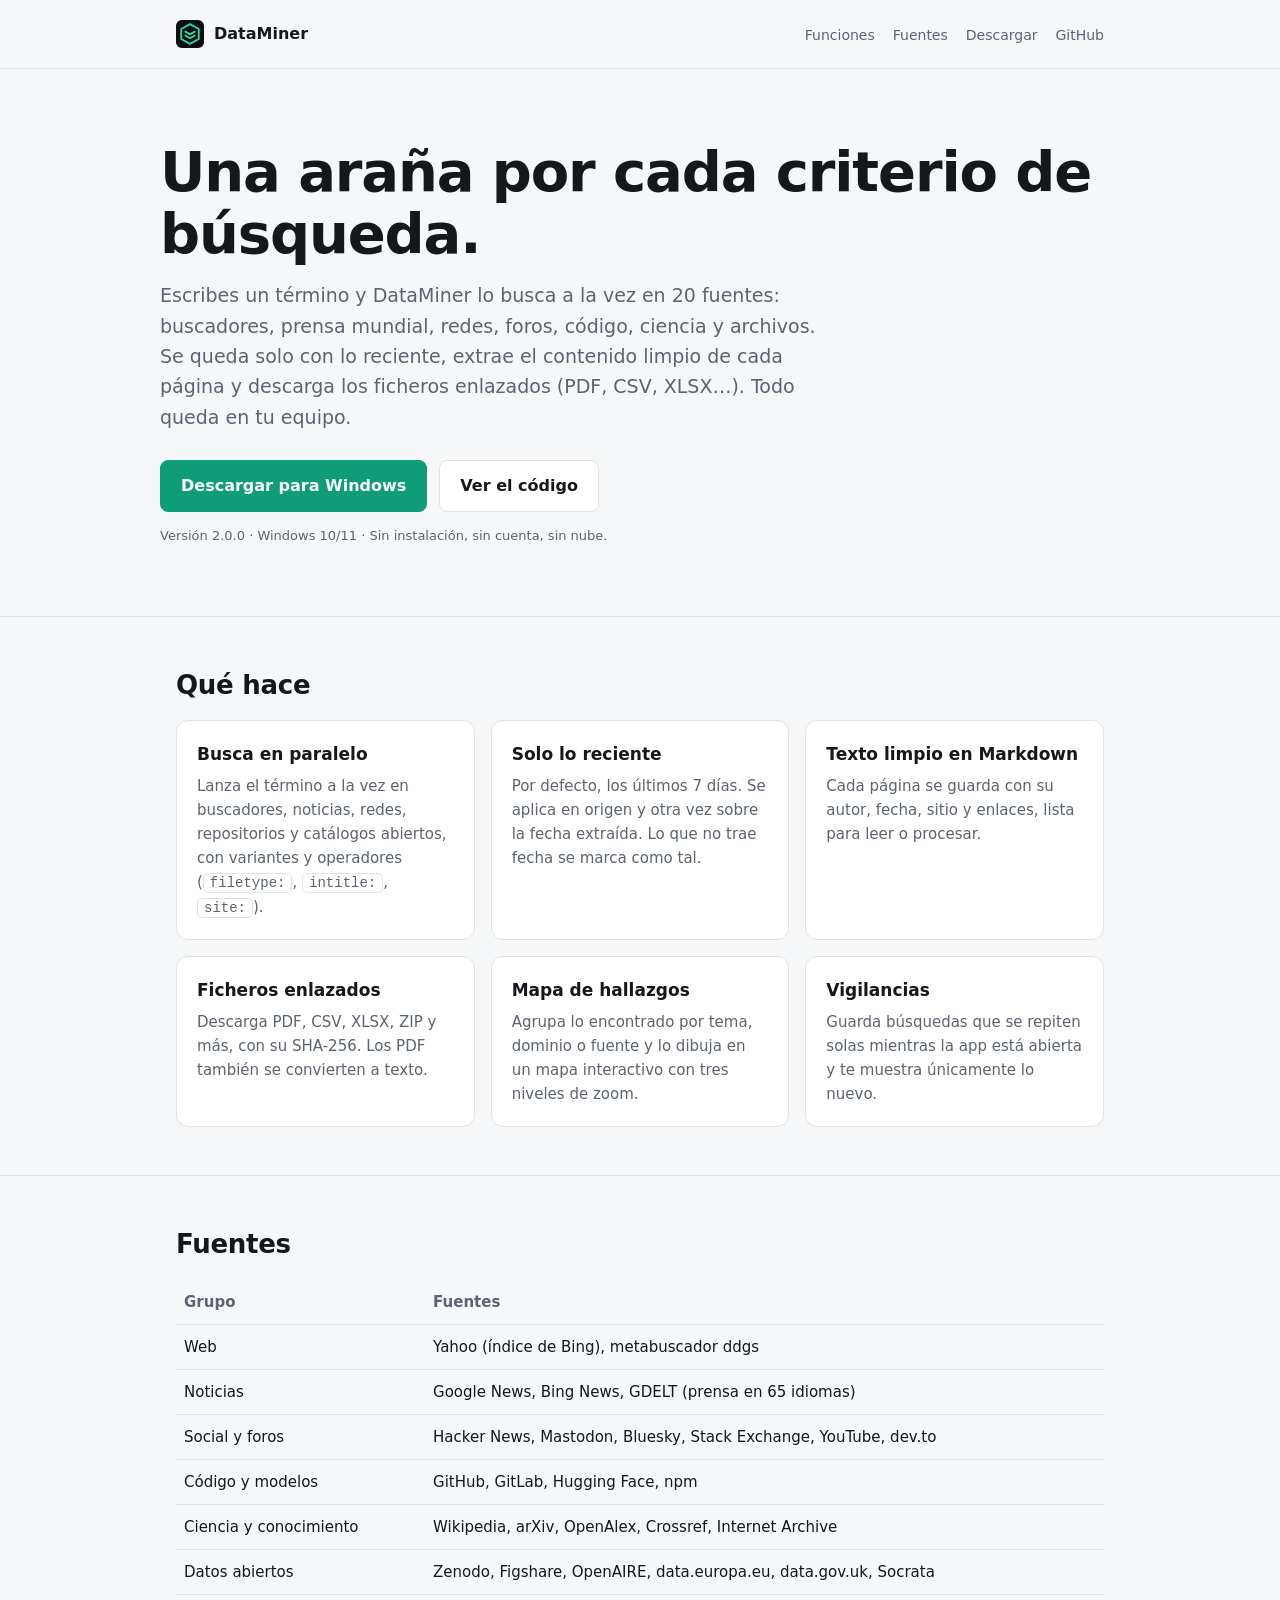
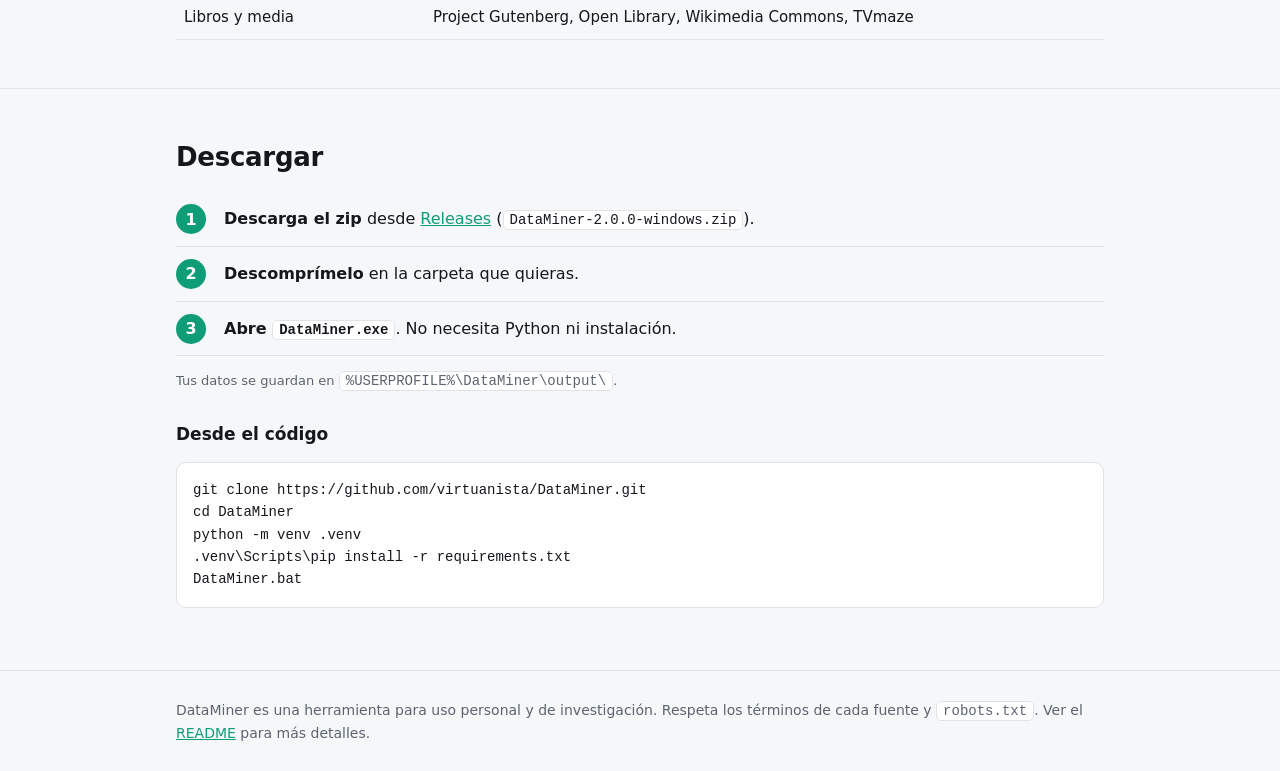
==== docs/index.html @ ad917ada "DataMiner 2.0.0: primera versión publicable - README reescrito: descarga, instalación desde código y" ====
<!doctype html>
<html lang="es">
<head>
<meta charset="utf-8">
<meta name="viewport" content="width=device-width,initial-scale=1">
<title>DataMiner · una araña por criterio de búsqueda</title>
<meta name="description" content="DataMiner busca un término en 20 fuentes a la vez, se queda con lo reciente, extrae el contenido limpio en Markdown y descarga los ficheros enlazados.">
<link rel="icon" href="favicon.ico">
<style>
:root{--bg:#0c0e11;--panel:#13161a;--line:#23282f;--text:#e6e9ee;--muted:#9aa3ae;--accent:#2fd4a7;--accent-ink:#06130f}
@media (prefers-color-scheme: light){:root:not([data-theme="dark"]){--bg:#f6f7f9;--panel:#fff;--line:#dfe3e8;--text:#14171c;--muted:#5b6470;--accent:#0f9d78;--accent-ink:#fff}}
:root[data-theme="light"]{--bg:#f6f7f9;--panel:#fff;--line:#dfe3e8;--text:#14171c;--muted:#5b6470;--accent:#0f9d78;--accent-ink:#fff}
*{box-sizing:border-box}
body{margin:0;background:var(--bg);color:var(--text);font:16px/1.6 system-ui,-apple-system,"Segoe UI",Roboto,sans-serif}
a{color:var(--accent)}
.wrap{max-width:960px;margin:0 auto;padding:0 16px}
header{padding:20px 0;border-bottom:1px solid var(--line)}
.brand{display:flex;align-items:center;gap:10px;font-weight:700;text-decoration:none;color:var(--text)}
.brand img{width:28px;height:28px}
nav{float:right;display:flex;gap:18px;font-size:14px;margin-top:4px}
nav a{color:var(--muted);text-decoration:none}
nav a:hover{color:var(--text)}
.hero{padding:72px 0 56px}
.hero h1{font-size:clamp(34px,6vw,56px);line-height:1.1;margin:0 0 16px;letter-spacing:-.02em}
.hero p.lead{font-size:19px;color:var(--muted);max-width:680px;margin:0 0 28px}
.cta{display:flex;flex-wrap:wrap;gap:12px}
.btn{display:inline-block;padding:12px 20px;border-radius:8px;text-decoration:none;font-weight:600;border:1px solid var(--line)}
.btn.primary{background:var(--accent);color:var(--accent-ink);border-color:var(--accent)}
.btn.ghost{color:var(--text);background:var(--panel)}
.meta{font-size:13px;color:var(--muted);margin-top:14px}
section{padding:48px 0;border-top:1px solid var(--line)}
h2{font-size:26px;margin:0 0 14px;letter-spacing:-.01em}
h3{font-size:17px;margin:0 0 6px}
.grid{display:grid;grid-template-columns:repeat(auto-fit,minmax(260px,1fr));gap:16px}
.card{background:var(--panel);border:1px solid var(--line);border-radius:12px;padding:20px}
.card p{margin:0;color:var(--muted);font-size:15px}
.steps{counter-reset:s;list-style:none;padding:0;margin:0}
.steps li{counter-increment:s;padding:14px 0 14px 48px;position:relative;border-bottom:1px solid var(--line)}
.steps li:before{content:counter(s);position:absolute;left:0;top:12px;width:30px;height:30px;border-radius:50%;background:var(--accent);color:var(--accent-ink);display:grid;place-items:center;font-weight:700}
code,pre{font-family:ui-monospace,Consolas,monospace;font-size:14px}
code{background:var(--panel);border:1px solid var(--line);border-radius:5px;padding:1px 6px}
pre{background:var(--panel);border:1px solid var(--line);border-radius:10px;padding:16px;overflow-x:auto}
table{width:100%;border-collapse:collapse;font-size:15px}
td,th{text-align:left;padding:10px 8px;border-bottom:1px solid var(--line);vertical-align:top}
th{color:var(--muted);font-weight:600}
footer{padding:28px 0;color:var(--muted);font-size:14px;border-top:1px solid var(--line)}
@media (max-width:640px){nav{display:none}.hero{padding:48px 0 40px}}
</style>
</head>
<body>
<header>
  <div class="wrap">
    <nav>
      <a href="#funciones">Funciones</a>
      <a href="#fuentes">Fuentes</a>
      <a href="#descargar">Descargar</a>
      <a href="https://github.com/virtuanista/DataMiner">GitHub</a>
    </nav>
    <a class="brand" href="#"><img src="mark.svg" alt="">DataMiner</a>
  </div>
</header>

<main>
  <div class="wrap hero">
    <h1>Una araña por cada criterio de búsqueda.</h1>
    <p class="lead">Escribes un término y DataMiner lo busca a la vez en 20 fuentes: buscadores, prensa mundial, redes, foros, código, ciencia y archivos. Se queda solo con lo reciente, extrae el contenido limpio de cada página y descarga los ficheros enlazados (PDF, CSV, XLSX…). Todo queda en tu equipo.</p>
    <div class="cta">
      <a class="btn primary" href="https://github.com/virtuanista/DataMiner/releases/latest">Descargar para Windows</a>
      <a class="btn ghost" href="https://github.com/virtuanista/DataMiner">Ver el código</a>
    </div>
    <p class="meta">Versión 2.0.0 · Windows 10/11 · Sin instalación, sin cuenta, sin nube.</p>
  </div>

  <section id="funciones">
    <div class="wrap">
      <h2>Qué hace</h2>
      <div class="grid">
        <div class="card"><h3>Busca en paralelo</h3><p>Lanza el término a la vez en buscadores, noticias, redes, repositorios y catálogos abiertos, con variantes y operadores (<code>filetype:</code>, <code>intitle:</code>, <code>site:</code>).</p></div>
        <div class="card"><h3>Solo lo reciente</h3><p>Por defecto, los últimos 7 días. Se aplica en origen y otra vez sobre la fecha extraída. Lo que no trae fecha se marca como tal.</p></div>
        <div class="card"><h3>Texto limpio en Markdown</h3><p>Cada página se guarda con su autor, fecha, sitio y enlaces, lista para leer o procesar.</p></div>
        <div class="card"><h3>Ficheros enlazados</h3><p>Descarga PDF, CSV, XLSX, ZIP y más, con su SHA-256. Los PDF también se convierten a texto.</p></div>
        <div class="card"><h3>Mapa de hallazgos</h3><p>Agrupa lo encontrado por tema, dominio o fuente y lo dibuja en un mapa interactivo con tres niveles de zoom.</p></div>
        <div class="card"><h3>Vigilancias</h3><p>Guarda búsquedas que se repiten solas mientras la app está abierta y te muestra únicamente lo nuevo.</p></div>
      </div>
    </div>
  </section>

  <section id="fuentes">
    <div class="wrap">
      <h2>Fuentes</h2>
      <table>
        <tr><th>Grupo</th><th>Fuentes</th></tr>
        <tr><td>Web</td><td>Yahoo (índice de Bing), metabuscador ddgs</td></tr>
        <tr><td>Noticias</td><td>Google News, Bing News, GDELT (prensa en 65 idiomas)</td></tr>
        <tr><td>Social y foros</td><td>Hacker News, Mastodon, Bluesky, Stack Exchange, YouTube, dev.to</td></tr>
        <tr><td>Código y modelos</td><td>GitHub, GitLab, Hugging Face, npm</td></tr>
        <tr><td>Ciencia y conocimiento</td><td>Wikipedia, arXiv, OpenAlex, Crossref, Internet Archive</td></tr>
        <tr><td>Datos abiertos</td><td>Zenodo, Figshare, OpenAIRE, data.europa.eu, data.gov.uk, Socrata</td></tr>
        <tr><td>Libros y media</td><td>Project Gutenberg, Open Library, Wikimedia Commons, TVmaze</td></tr>
      </table>
    </div>
  </section>

  <section id="descargar">
    <div class="wrap">
      <h2>Descargar</h2>
      <ol class="steps">
        <li><strong>Descarga el zip</strong> desde <a href="https://github.com/virtuanista/DataMiner/releases/latest">Releases</a> (<code>DataMiner-2.0.0-windows.zip</code>).</li>
        <li><strong>Descomprímelo</strong> en la carpeta que quieras.</li>
        <li><strong>Abre <code>DataMiner.exe</code></strong>. No necesita Python ni instalación.</li>
      </ol>
      <p class="meta">Tus datos se guardan en <code>%USERPROFILE%\DataMiner\output\</code>.</p>
      <h3 style="margin-top:28px">Desde el código</h3>
      <pre>git clone https://github.com/virtuanista/DataMiner.git
cd DataMiner
python -m venv .venv
.venv\Scripts\pip install -r requirements.txt
DataMiner.bat</pre>
    </div>
  </section>
</main>

<footer>
  <div class="wrap">DataMiner es una herramienta para uso personal y de investigación. Respeta los términos de cada fuente y <code>robots.txt</code>. Ver el <a href="https://github.com/virtuanista/DataMiner#readme">README</a> para más detalles.</div>
</footer>
</body>
</html>
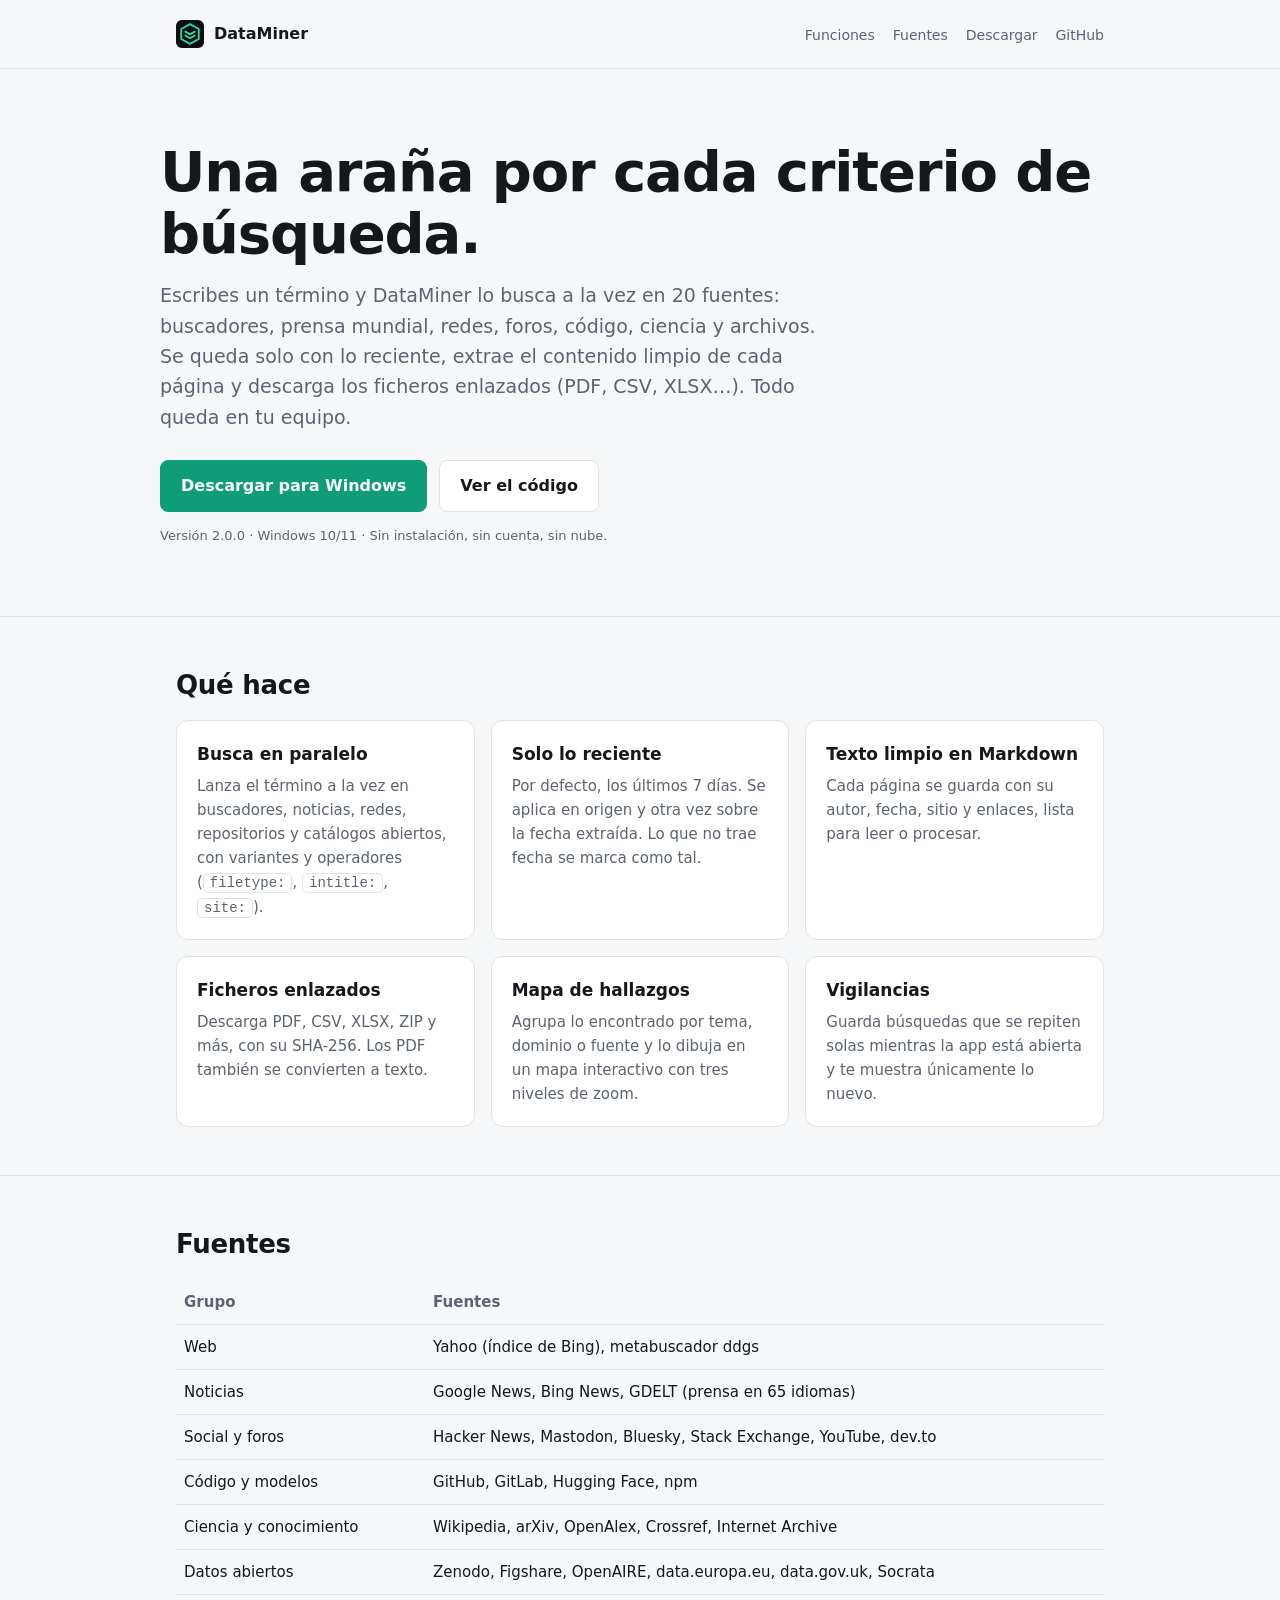
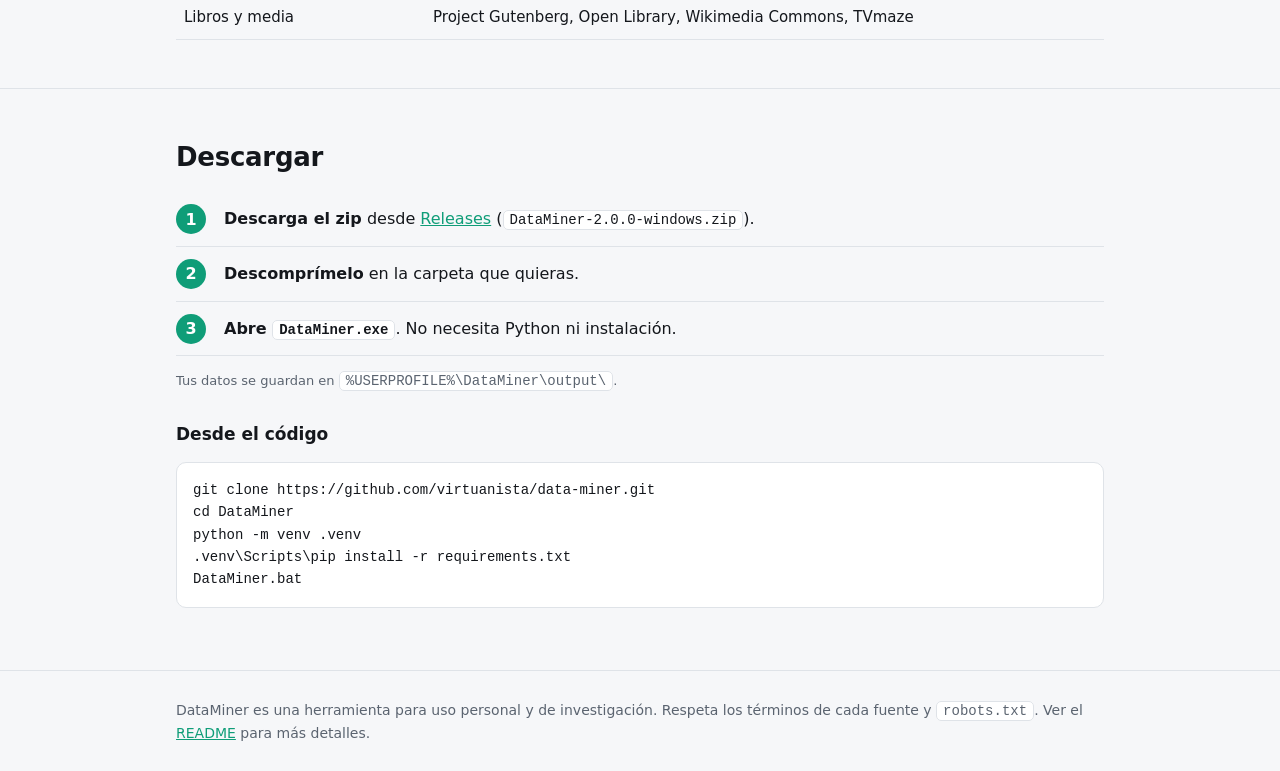
==== commit 4e117d17: "Enlaces al repo renombrado e ignorar copia de la app en la raíz Co-Authored-By: Claude Opus 5.5 <nor" ====
--- a/docs/index.html
+++ b/docs/index.html
@@ -54,7 +54,7 @@
       <a href="#funciones">Funciones</a>
       <a href="#fuentes">Fuentes</a>
       <a href="#descargar">Descargar</a>
-      <a href="https://github.com/virtuanista/DataMiner">GitHub</a>
+      <a href="https://github.com/virtuanista/data-miner">GitHub</a>
     </nav>
     <a class="brand" href="#"><img src="mark.svg" alt="">DataMiner</a>
   </div>
@@ -65,8 +65,8 @@
     <h1>Una araña por cada criterio de búsqueda.</h1>
     <p class="lead">Escribes un término y DataMiner lo busca a la vez en 20 fuentes: buscadores, prensa mundial, redes, foros, código, ciencia y archivos. Se queda solo con lo reciente, extrae el contenido limpio de cada página y descarga los ficheros enlazados (PDF, CSV, XLSX…). Todo queda en tu equipo.</p>
     <div class="cta">
-      <a class="btn primary" href="https://github.com/virtuanista/DataMiner/releases/latest">Descargar para Windows</a>
-      <a class="btn ghost" href="https://github.com/virtuanista/DataMiner">Ver el código</a>
+      <a class="btn primary" href="https://github.com/virtuanista/data-miner/releases/latest">Descargar para Windows</a>
+      <a class="btn ghost" href="https://github.com/virtuanista/data-miner">Ver el código</a>
     </div>
     <p class="meta">Versión 2.0.0 · Windows 10/11 · Sin instalación, sin cuenta, sin nube.</p>
   </div>
@@ -105,13 +105,13 @@
     <div class="wrap">
       <h2>Descargar</h2>
       <ol class="steps">
-        <li><strong>Descarga el zip</strong> desde <a href="https://github.com/virtuanista/DataMiner/releases/latest">Releases</a> (<code>DataMiner-2.0.0-windows.zip</code>).</li>
+        <li><strong>Descarga el zip</strong> desde <a href="https://github.com/virtuanista/data-miner/releases/latest">Releases</a> (<code>DataMiner-2.0.0-windows.zip</code>).</li>
         <li><strong>Descomprímelo</strong> en la carpeta que quieras.</li>
         <li><strong>Abre <code>DataMiner.exe</code></strong>. No necesita Python ni instalación.</li>
       </ol>
       <p class="meta">Tus datos se guardan en <code>%USERPROFILE%\DataMiner\output\</code>.</p>
       <h3 style="margin-top:28px">Desde el código</h3>
-      <pre>git clone https://github.com/virtuanista/DataMiner.git
+      <pre>git clone https://github.com/virtuanista/data-miner.git
 cd DataMiner
 python -m venv .venv
 .venv\Scripts\pip install -r requirements.txt
@@ -121,7 +121,7 @@
 </main>
 
 <footer>
-  <div class="wrap">DataMiner es una herramienta para uso personal y de investigación. Respeta los términos de cada fuente y <code>robots.txt</code>. Ver el <a href="https://github.com/virtuanista/DataMiner#readme">README</a> para más detalles.</div>
+  <div class="wrap">DataMiner es una herramienta para uso personal y de investigación. Respeta los términos de cada fuente y <code>robots.txt</code>. Ver el <a href="https://github.com/virtuanista/data-miner#readme">README</a> para más detalles.</div>
 </footer>
 </body>
 </html>
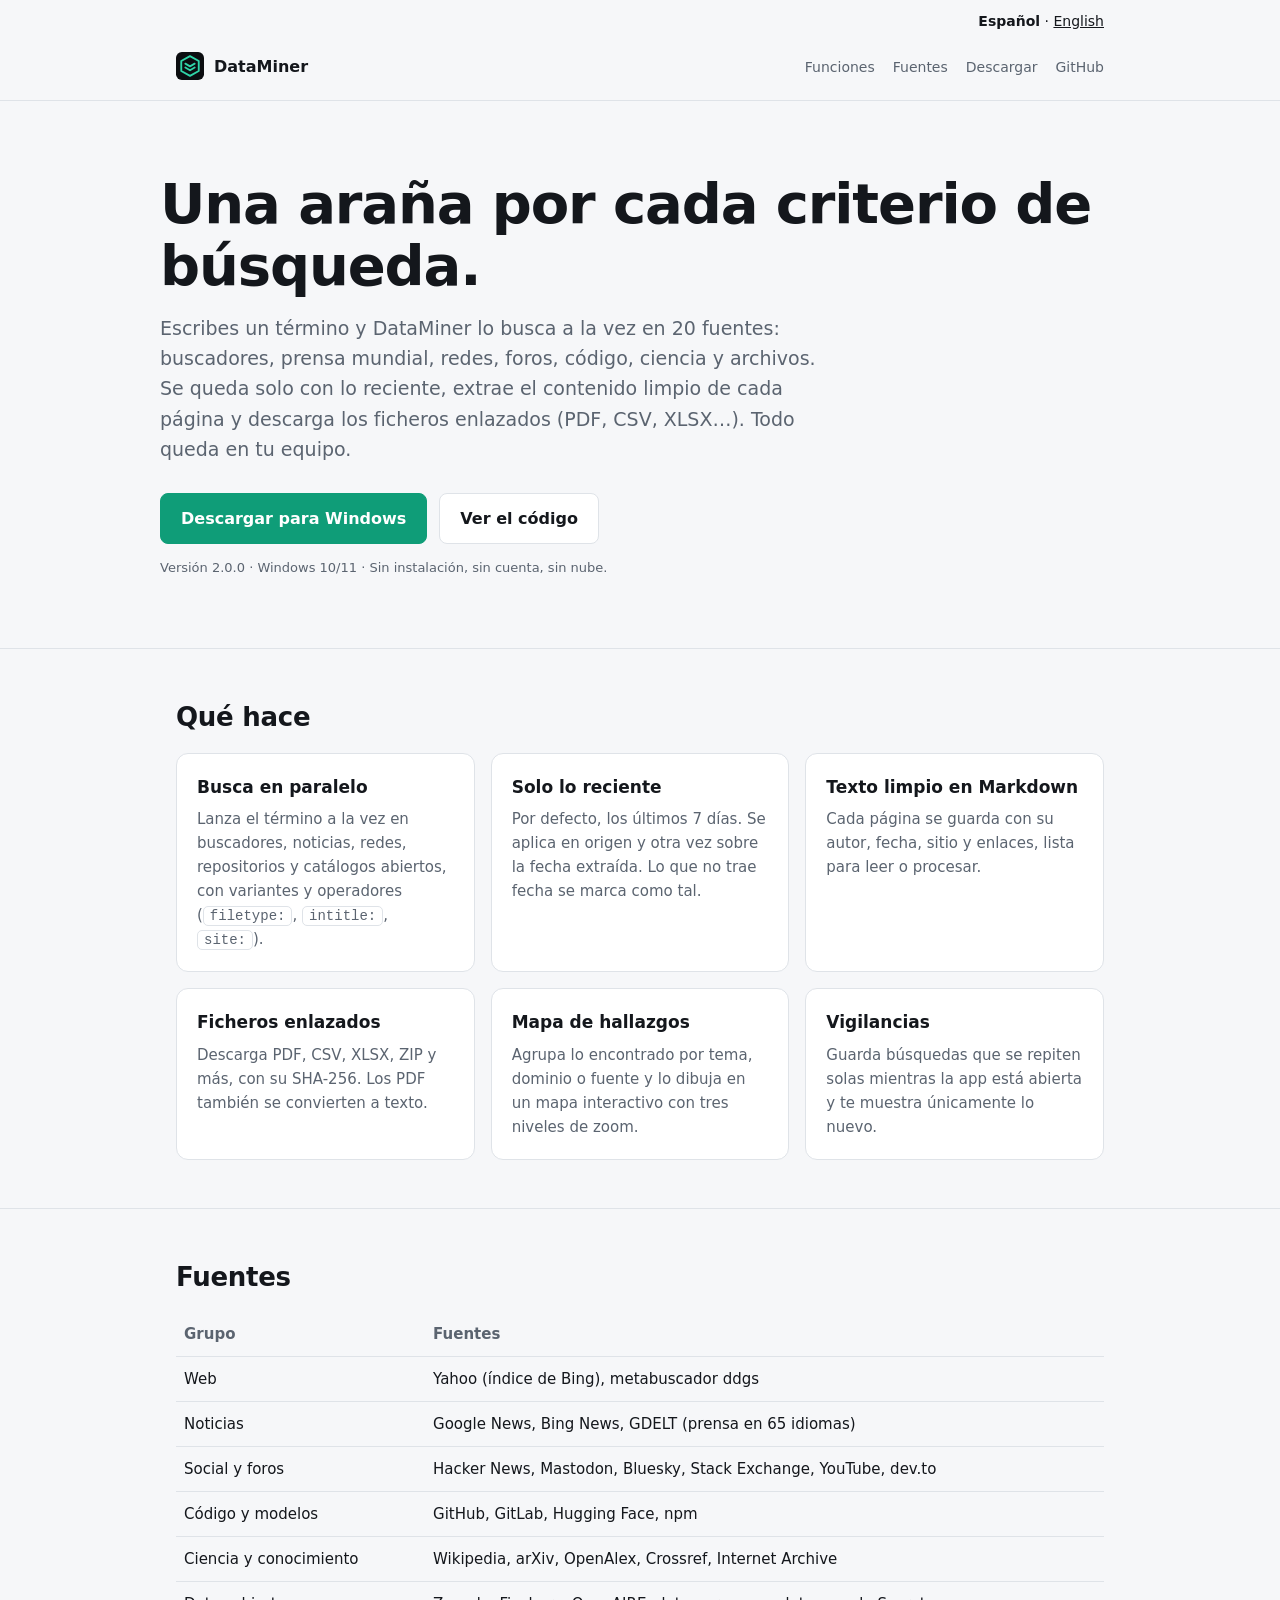
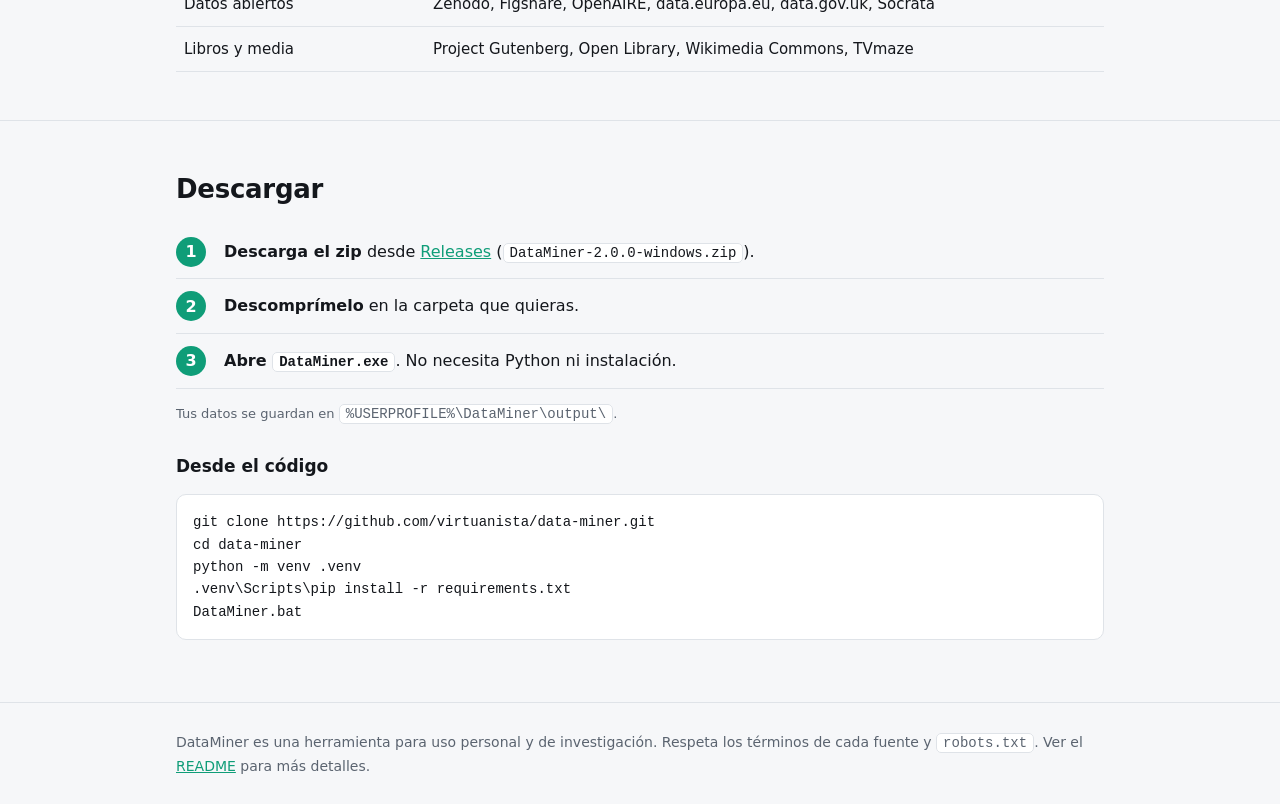
==== commit 8dd2e51f: "Español por defecto e inglés como segundo idioma Co-Authored-By: Claude Opus 5.5 <noreply@anthropic." ====
--- a/docs/index.html
+++ b/docs/index.html
@@ -48,6 +48,7 @@
 </style>
 </head>
 <body>
+<div class="wrap" data-lang></div>
 <header>
   <div class="wrap">
     <nav>
@@ -112,7 +113,7 @@
       <p class="meta">Tus datos se guardan en <code>%USERPROFILE%\DataMiner\output\</code>.</p>
       <h3 style="margin-top:28px">Desde el código</h3>
       <pre>git clone https://github.com/virtuanista/data-miner.git
-cd DataMiner
+cd data-miner
 python -m venv .venv
 .venv\Scripts\pip install -r requirements.txt
 DataMiner.bat</pre>
@@ -123,5 +124,63 @@
 <footer>
   <div class="wrap">DataMiner es una herramienta para uso personal y de investigación. Respeta los términos de cada fuente y <code>robots.txt</code>. Ver el <a href="https://github.com/virtuanista/data-miner#readme">README</a> para más detalles.</div>
 </footer>
+<script>
+// Español por defecto; ?lang=en muestra la página en inglés.
+const EN = {
+ "DataMiner · una araña por criterio de búsqueda": "DataMiner · one spider per search",
+ "Funciones": "Features",
+ "Fuentes": "Sources",
+ "Descargar": "Download",
+ "Una araña por cada criterio de búsqueda.": "One spider for each search.",
+ "Escribes un término y DataMiner lo busca a la vez en 20 fuentes: buscadores, prensa mundial, redes, foros, código, ciencia y archivos. Se queda solo con lo reciente, extrae el contenido limpio de cada página y descarga los ficheros enlazados (PDF, CSV, XLSX…). Todo queda en tu equipo.": "Type a term and DataMiner looks for it in 20 sources at once: search engines, world press, social networks, forums, code, science and archives. It keeps only what is recent, extracts the clean content of each page and downloads the linked files (PDF, CSV, XLSX…). Everything stays on your computer.",
+ "Descargar para Windows": "Download for Windows",
+ "Ver el código": "View the code",
+ "Versión 2.0.0 · Windows 10/11 · Sin instalación, sin cuenta, sin nube.": "Version 2.0.0 · Windows 10/11 · No installation, no account, no cloud. The app is in Spanish.",
+ "Qué hace": "What it does",
+ "Busca en paralelo": "Searches in parallel",
+ "Lanza el término a la vez en buscadores, noticias, redes, repositorios y catálogos abiertos, con variantes y operadores (": "Sends the term at once to search engines, news, social networks, repositories and open catalogues, with variants and operators (",
+ "Solo lo reciente": "Only what is recent",
+ "Por defecto, los últimos 7 días. Se aplica en origen y otra vez sobre la fecha extraída. Lo que no trae fecha se marca como tal.": "By default, the last 7 days. Applied at the source and again on the extracted date. Anything without a date is marked as such.",
+ "Texto limpio en Markdown": "Clean text in Markdown",
+ "Cada página se guarda con su autor, fecha, sitio y enlaces, lista para leer o procesar.": "Each page is saved with its author, date, site and links, ready to read or process.",
+ "Ficheros enlazados": "Linked files",
+ "Descarga PDF, CSV, XLSX, ZIP y más, con su SHA-256. Los PDF también se convierten a texto.": "Downloads PDF, CSV, XLSX, ZIP and more, with their SHA-256. PDFs are also converted to text.",
+ "Mapa de hallazgos": "Map of findings",
+ "Agrupa lo encontrado por tema, dominio o fuente y lo dibuja en un mapa interactivo con tres niveles de zoom.": "Groups what it finds by topic, domain or source and draws it on an interactive map with three zoom levels.",
+ "Vigilancias": "Watches",
+ "Guarda búsquedas que se repiten solas mientras la app está abierta y te muestra únicamente lo nuevo.": "Saves searches that repeat on their own while the app is open and shows you only what is new.",
+ "Grupo": "Group",
+ "Yahoo (índice de Bing), metabuscador ddgs": "Yahoo (Bing index), ddgs metasearch",
+ "Noticias": "News",
+ "Google News, Bing News, GDELT (prensa en 65 idiomas)": "Google News, Bing News, GDELT (press in 65 languages)",
+ "Social y foros": "Social and forums",
+ "Código y modelos": "Code and models",
+ "Ciencia y conocimiento": "Science and knowledge",
+ "Datos abiertos": "Open data",
+ "Libros y media": "Books and media",
+ "Descarga el zip": "Download the zip",
+ "desde": "from",
+ "Descomprímelo": "Unpack it",
+ "en la carpeta que quieras.": "in any folder.",
+ "Abre": "Open",
+ ". No necesita Python ni instalación.": ". It needs no Python and no installation.",
+ "Tus datos se guardan en": "Your data is saved in",
+ "Desde el código": "From source",
+ "DataMiner es una herramienta para uso personal y de investigación. Respeta los términos de cada fuente y": "DataMiner is a tool for personal and research use. It respects the terms of each source and",
+ ". Ver el": ". See the",
+ "para más detalles.": "for more details."
+};
+const LANG = new URLSearchParams(location.search).get('lang') === 'en' ? 'en' : 'es', tr = s => LANG === 'en' ? EN[s] ?? s : s;
+if (LANG === 'en') {
+  document.documentElement.lang = 'en'; document.title = tr(document.title);
+  const w = document.createTreeWalker(document.body, NodeFilter.SHOW_TEXT);
+  for (let n; n = w.nextNode();) { const k = n.data.replace(/\s+/g, ' ').trim(); if (EN[k]) n.data = n.data.replace(/^(\s*)[\s\S]*?(\s*)$/, (_, a, b) => a + EN[k] + b); }
+  for (const el of document.querySelectorAll('[aria-label],[title],[alt],[placeholder]')) for (const a of ['aria-label', 'title', 'alt', 'placeholder']) if (EN[el.getAttribute(a)]) el.setAttribute(a, EN[el.getAttribute(a)]);
+}
+{ const b = document.createElement('p'); b.style.cssText = 'text-align:right;margin:0;padding-top:10px;font-size:14px';
+  b.innerHTML = LANG === 'en' ? '<a href="?lang=es" lang="es">Español</a> · <b>English</b>' : '<b>Español</b> · <a href="?lang=en" lang="en">English</a>';
+  b.querySelector('a').style.color = 'inherit'; (document.querySelector('[data-lang]') ?? document.body).append(b);
+  b.querySelector('a').addEventListener('click', e => { e.currentTarget.href = e.currentTarget.getAttribute('href').split('#')[0] + location.hash; }); }
+</script>
 </body>
 </html>
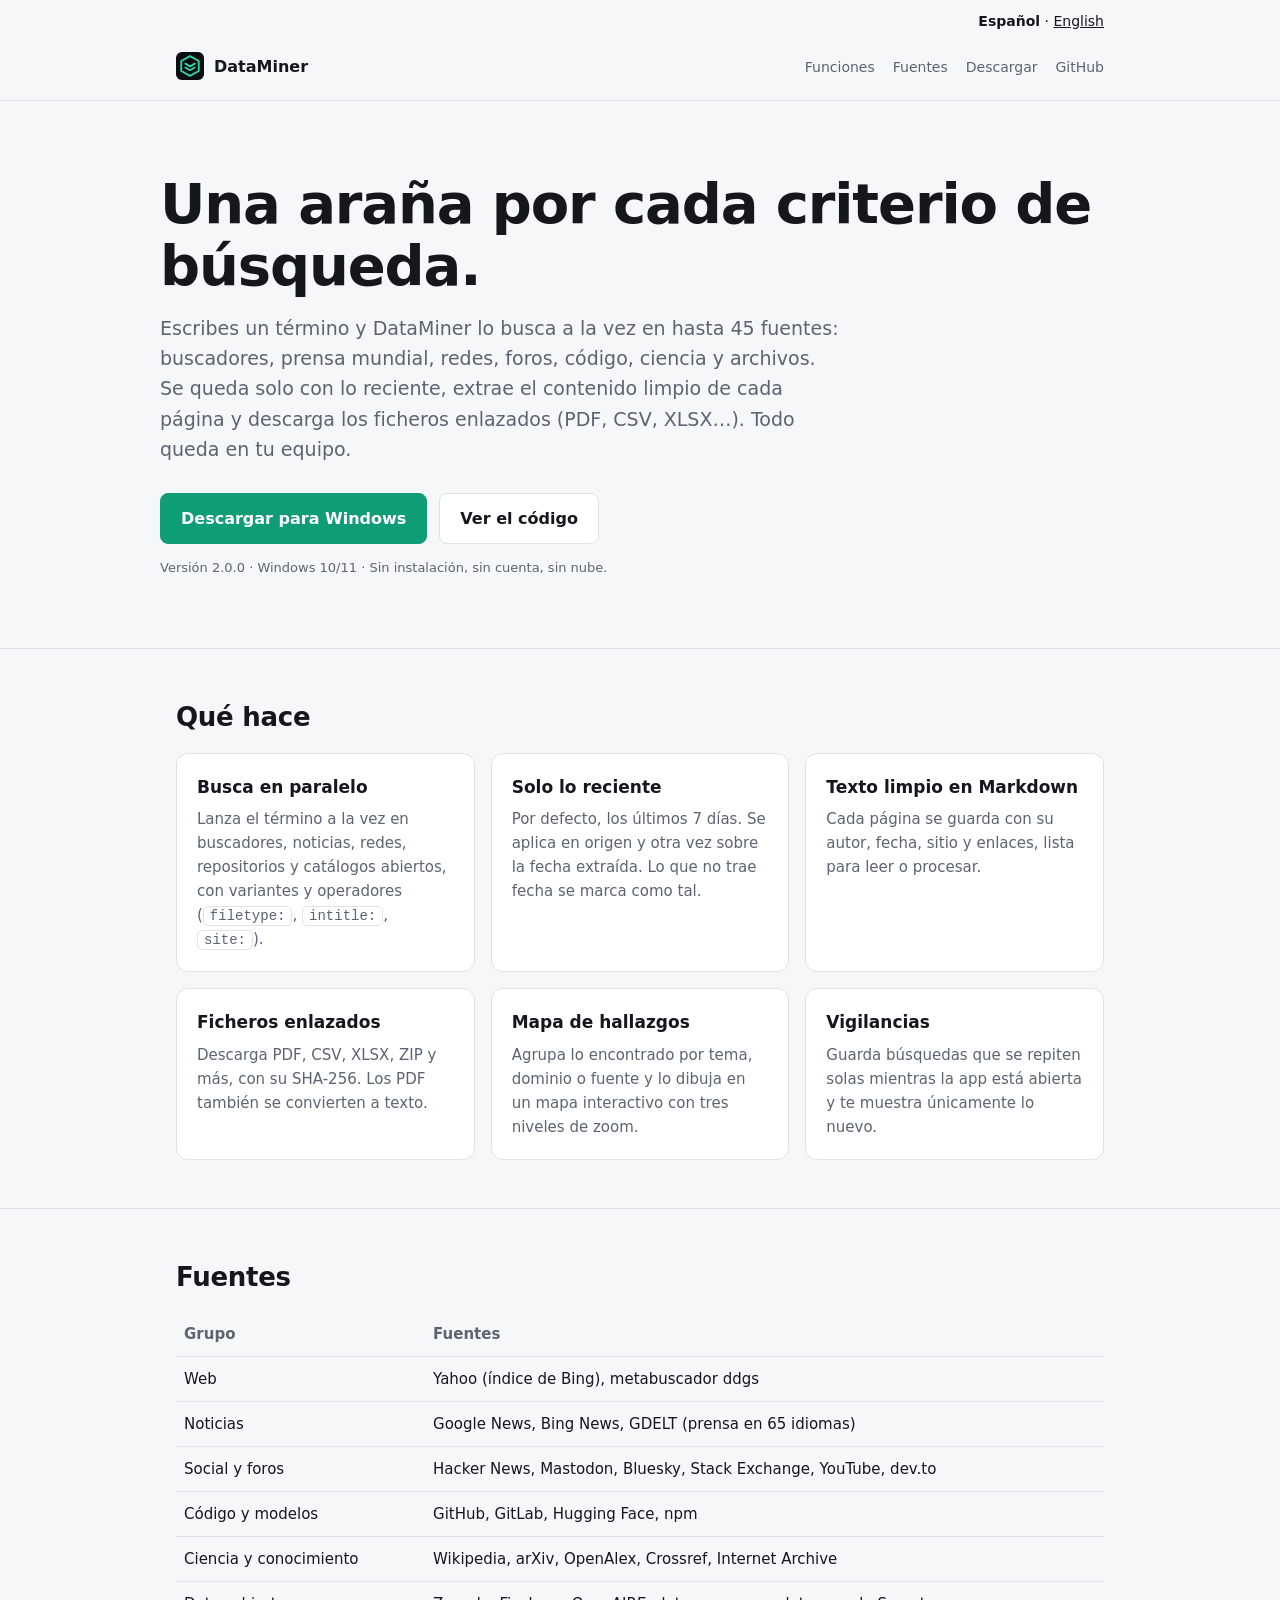
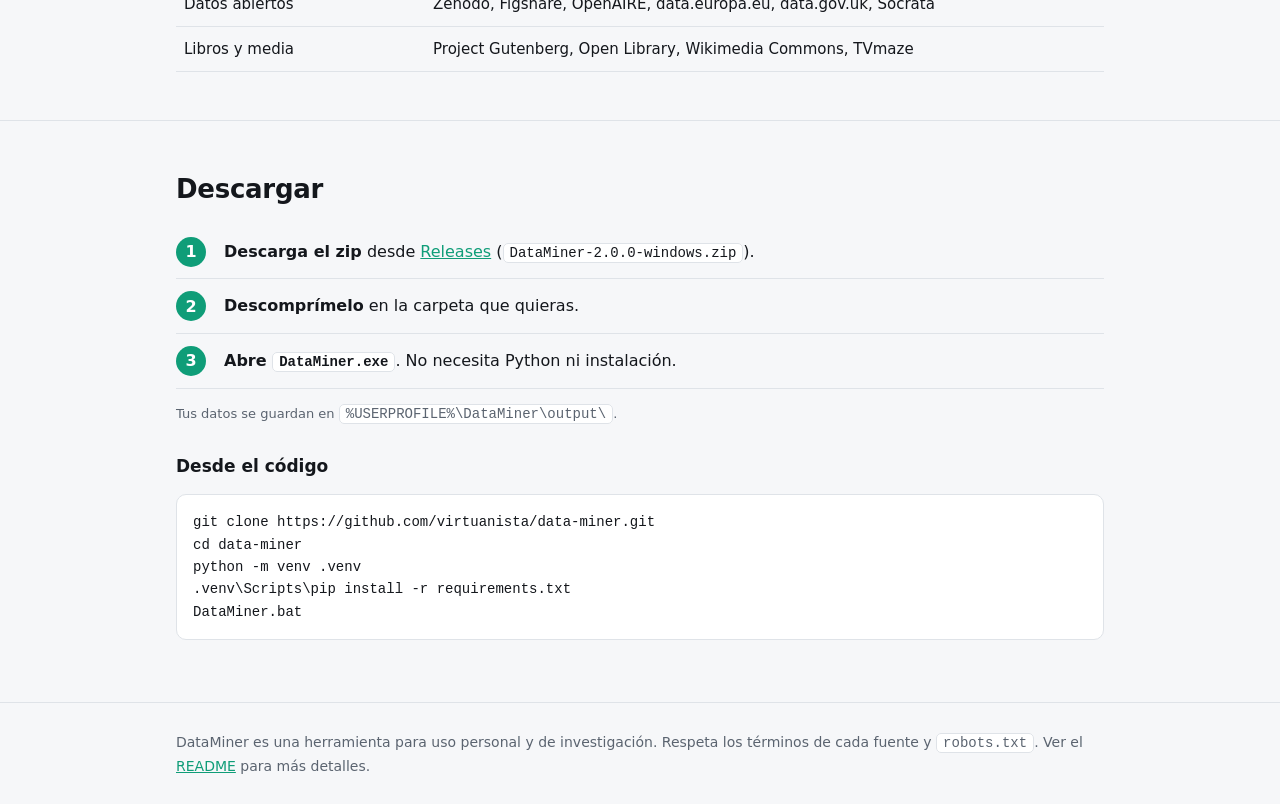
==== commit 4297885b: "Corrige el README para que coincida con el código Co-Authored-By: Claude Opus 5.5 <noreply@anthropic" ====
--- a/docs/index.html
+++ b/docs/index.html
@@ -4,7 +4,7 @@
 <meta charset="utf-8">
 <meta name="viewport" content="width=device-width,initial-scale=1">
 <title>DataMiner · una araña por criterio de búsqueda</title>
-<meta name="description" content="DataMiner busca un término en 20 fuentes a la vez, se queda con lo reciente, extrae el contenido limpio en Markdown y descarga los ficheros enlazados.">
+<meta name="description" content="DataMiner busca un término en hasta 45 fuentes a la vez, se queda con lo reciente, extrae el contenido limpio en Markdown y descarga los ficheros enlazados.">
 <link rel="icon" href="favicon.ico">
 <style>
 :root{--bg:#0c0e11;--panel:#13161a;--line:#23282f;--text:#e6e9ee;--muted:#9aa3ae;--accent:#2fd4a7;--accent-ink:#06130f}
@@ -64,7 +64,7 @@
 <main>
   <div class="wrap hero">
     <h1>Una araña por cada criterio de búsqueda.</h1>
-    <p class="lead">Escribes un término y DataMiner lo busca a la vez en 20 fuentes: buscadores, prensa mundial, redes, foros, código, ciencia y archivos. Se queda solo con lo reciente, extrae el contenido limpio de cada página y descarga los ficheros enlazados (PDF, CSV, XLSX…). Todo queda en tu equipo.</p>
+    <p class="lead">Escribes un término y DataMiner lo busca a la vez en hasta 45 fuentes: buscadores, prensa mundial, redes, foros, código, ciencia y archivos. Se queda solo con lo reciente, extrae el contenido limpio de cada página y descarga los ficheros enlazados (PDF, CSV, XLSX…). Todo queda en tu equipo.</p>
     <div class="cta">
       <a class="btn primary" href="https://github.com/virtuanista/data-miner/releases/latest">Descargar para Windows</a>
       <a class="btn ghost" href="https://github.com/virtuanista/data-miner">Ver el código</a>
@@ -132,7 +132,7 @@
  "Fuentes": "Sources",
  "Descargar": "Download",
  "Una araña por cada criterio de búsqueda.": "One spider for each search.",
- "Escribes un término y DataMiner lo busca a la vez en 20 fuentes: buscadores, prensa mundial, redes, foros, código, ciencia y archivos. Se queda solo con lo reciente, extrae el contenido limpio de cada página y descarga los ficheros enlazados (PDF, CSV, XLSX…). Todo queda en tu equipo.": "Type a term and DataMiner looks for it in 20 sources at once: search engines, world press, social networks, forums, code, science and archives. It keeps only what is recent, extracts the clean content of each page and downloads the linked files (PDF, CSV, XLSX…). Everything stays on your computer.",
+ "Escribes un término y DataMiner lo busca a la vez en hasta 45 fuentes: buscadores, prensa mundial, redes, foros, código, ciencia y archivos. Se queda solo con lo reciente, extrae el contenido limpio de cada página y descarga los ficheros enlazados (PDF, CSV, XLSX…). Todo queda en tu equipo.": "Type a term and DataMiner looks for it in up to 45 sources at once: search engines, world press, social networks, forums, code, science and archives. It keeps only what is recent, extracts the clean content of each page and downloads the linked files (PDF, CSV, XLSX…). Everything stays on your computer.",
  "Descargar para Windows": "Download for Windows",
  "Ver el código": "View the code",
  "Versión 2.0.0 · Windows 10/11 · Sin instalación, sin cuenta, sin nube.": "Version 2.0.0 · Windows 10/11 · No installation, no account, no cloud. The app is in Spanish.",
